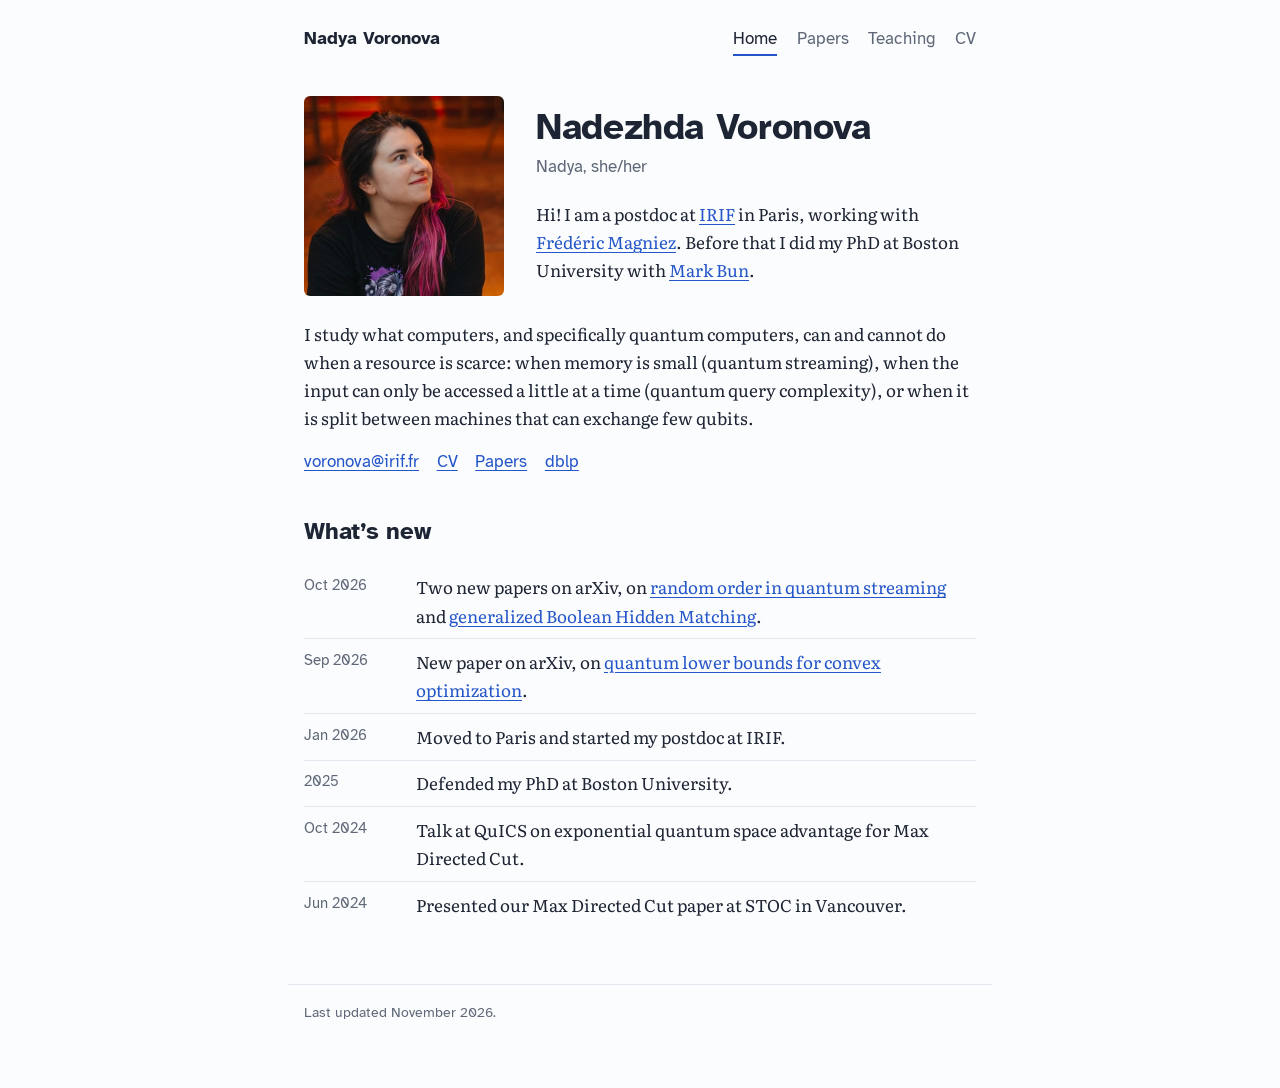
==== index.html @ 43011465 "Lay out the home intro like Mark's page Square photo on the left with the name, pronouns and postdoc" ====
<!doctype html>
<html lang="en">
<head>
  <meta charset="utf-8">
  <meta name="viewport" content="width=device-width, initial-scale=1">
  <title>Nadya Voronova</title>
  <meta name="description" content="Nadya Voronova, postdoc at IRIF in Paris. Quantum computation with limited resources: streaming, communication, queries.">
  <meta property="og:title" content="Nadya Voronova">
  <meta property="og:description" content="Nadya Voronova, postdoc at IRIF in Paris. Quantum computation with limited resources: streaming, communication, queries.">
  <link rel="preconnect" href="https://fonts.googleapis.com">
  <link rel="preconnect" href="https://fonts.gstatic.com" crossorigin>
  <link href="https://fonts.googleapis.com/css2?family=Atkinson+Hyperlegible:wght@400;700&family=Caveat:wght@500;600&family=Literata:ital,opsz,wght@0,7..72,400;0,7..72,600;1,7..72,400&display=swap" rel="stylesheet">
  <link rel="stylesheet" href="style.css">
  <link rel="icon" href="data:image/svg+xml,%3Csvg xmlns='http://www.w3.org/2000/svg' viewBox='0 0 32 32'%3E%3Ccircle cx='16' cy='16' r='13' fill='none' stroke='%232456c9' stroke-width='4'/%3E%3C/svg%3E">
</head>
<body>

<header class="wrap top">
  <a class="home-link" href="index.html">Nadya Voronova</a>
  <nav class="nav" aria-label="Main">
    <a href="index.html" aria-current="page">Home</a>
    <a href="research.html">Papers</a>
    <a href="teaching.html">Teaching</a>
    <a href="cv/cv.pdf">CV</a>
  </nav>
</header>

<main class="wrap">
<section class="intro">
  <img class="portrait" src="photo.jpg" alt="Nadya Voronova" width="200" height="200" onerror="this.remove()">
  <div class="intro-text">
    <h1>Nadezhda Voronova</h1>
    <p class="aka">Nadya, she/her</p>
    <p>
      Hi! I am a postdoc at <a href="https://www.irif.fr/en/index">IRIF</a> in Paris, working with
      <a href="https://www.irif.fr/~magniez/">Frédéric Magniez</a>. Before that I did my PhD at Boston University
      with <a href="https://cs-people.bu.edu/mbun/">Mark Bun</a>.
    </p>
  </div>
</section>

<section class="about">
  <p>
    I study what computers, and specifically quantum computers, can and cannot do when a resource is scarce:
    when memory is small (quantum streaming), when the input can only be accessed a little at a time (quantum query
    complexity), or when it is split between machines that can exchange few qubits.
  </p>
  <!-- Optional. Uncomment when you want the job search to be visible.
  <p><strong>I am on the academic job market in 2026–27.</strong></p>
  -->
  <ul class="links">
    <li><a href="mailto:voronova@irif.fr">voronova@irif.fr</a></li>
    <li><a href="cv/cv.pdf">CV</a></li>
    <li><a href="research.html#papers">Papers</a></li>
    <li><a href="https://dblp.org/pid/342/2870">dblp</a></li>
  </ul>
</section>

<section class="block">
  <h2>What’s new</h2>
  <ul class="news">
    <li><span class="when">Oct 2026</span><span>Two new papers on arXiv, on <a href="research.html#random-order">random order in quantum streaming</a> and <a href="research.html#bhm">generalized Boolean Hidden Matching</a>.</span></li>
    <li><span class="when">Sep 2026</span><span>New paper on arXiv, on <a href="research.html#convex">quantum lower bounds for convex optimization</a>.</span></li>
    <li><span class="when">Jan 2026</span><span>Moved to Paris and started my postdoc at IRIF.</span></li>
    <li><span class="when">2025</span><span>Defended my PhD at Boston University.</span></li>
    <li><span class="when">Oct 2024</span><span>Talk at QuICS on exponential quantum space advantage for Max Directed Cut.</span></li>
    <li><span class="when">Jun 2024</span><span>Presented our Max Directed Cut paper at STOC in Vancouver.</span></li>
  </ul>
</section>
</main>

<footer class="wrap foot">
  <p>Last updated November 2026.</p>
</footer>

</body>
</html>
---- style.css ----
/* Whiteboard palette: clean page, dark ink, three marker colours. Handwriting only for small notes. */
:root {
  --page: #fbfcfd;
  --ink: #1d2433;
  --muted: #5f6878;
  --rule: #e2e6ee;
  --blue: #2456c9;
  --red: #c8382f;
  --green: #2a7d47;
  --purple: #7a4fbf;
  --amber: #a85d0a;
  --tint: #eef3fd;
  --card: #ffffff;

  --sans: "Atkinson Hyperlegible", system-ui, sans-serif;
  --serif: "Literata", Georgia, serif;
  --hand: "Caveat", "Comic Sans MS", cursive;
  --measure: 44rem;
}

@media (prefers-color-scheme: dark) {
  :root {
    --page: #14171f;
    --ink: #e6e9f0;
    --muted: #a0a8b8;
    --rule: #2b3140;
    --blue: #8fb0ff;
    --red: #ff8f86;
    --green: #7fd09c;
    --purple: #c3a3f0;
    --amber: #f0b066;
    --tint: #1c2333;
    --card: #191d27;
  }
}

* { box-sizing: border-box; }
html { -webkit-text-size-adjust: 100%; scroll-padding-top: 1rem; }

body {
  margin: 0;
  background: var(--page);
  color: var(--ink);
  font-family: var(--serif);
  font-size: 1.0625rem;
  line-height: 1.65;
}

a { color: var(--blue); text-decoration-thickness: 1px; text-underline-offset: 0.18em; }
a:hover { text-decoration-thickness: 2px; }
:focus-visible { outline: 2px solid var(--blue); outline-offset: 3px; border-radius: 4px; }

.wrap { max-width: var(--measure); margin: 0 auto; padding: 0 1rem; }

.hand { font-family: var(--hand); font-size: 1.35rem; line-height: 1.1; color: var(--red); }

/* Top bar */
.top {
  display: flex; flex-wrap: wrap; align-items: baseline; justify-content: space-between;
  gap: 0.5rem 1.5rem; padding-top: 1.5rem; padding-bottom: 1rem;
}
.home-link { font-family: var(--sans); font-weight: 700; font-size: 1.1rem; color: var(--ink); text-decoration: none; }
.nav { display: flex; flex-wrap: wrap; gap: 0.25rem 1.2rem; font-family: var(--sans); }
.nav a { color: var(--muted); text-decoration: none; padding-bottom: 1px; }
.nav a:hover { color: var(--ink); }
.nav a[aria-current="page"] { color: var(--ink); border-bottom: 2px solid var(--blue); }

/* Headings */
h1, h2, h3 { font-family: var(--sans); font-weight: 700; letter-spacing: -0.01em; }
h1 { font-size: clamp(2.1rem, 6vw, 2.9rem); line-height: 1.05; margin: 0 0 0.4rem; }
h2 { font-size: 1.5rem; margin: 0 0 0.8rem; }
h3 { font-size: 1.12rem; margin: 0 0 0.3rem; }
p { margin: 0 0 1rem; }

/* Home intro */
.intro { display: grid; grid-template-columns: 200px 1fr; gap: 2rem; align-items: center; padding-top: 1.5rem; }
.intro-text p:last-child { margin-bottom: 0; }
.intro h1 { font-size: 2.3rem; }
.about { padding-top: 1.5rem; }
.aka { font-family: var(--sans); color: var(--muted); margin: 0 0 1.2rem; }
.portrait { width: 200px; height: 200px; object-fit: cover; border-radius: 6px; }
.links { list-style: none; padding: 0; margin: 0.25rem 0 0; display: flex; flex-wrap: wrap; gap: 0.35rem 1.1rem; font-family: var(--sans); }

.block { padding: 2.25rem 0 0.5rem; }

/* News */
.news { list-style: none; padding: 0; margin: 0; }
.news li { display: grid; grid-template-columns: 6rem 1fr; gap: 1rem; padding: 0.55rem 0; border-top: 1px solid var(--rule); }
.news li:first-child { border-top: 0; }
.when { font-family: var(--sans); color: var(--muted); font-size: 0.95rem; }

/* Research page */
.page-head { padding: 1.25rem 0 0.25rem; }
.lede { font-size: 1.1rem; }
.note { color: var(--muted); font-size: 0.95rem; }

.simple-all {
  font-family: var(--hand); font-size: 1.35rem; color: var(--red); background: none; border: 0; cursor: pointer; padding: 0;
  text-decoration: underline wavy; text-decoration-thickness: 1px; text-underline-offset: 0.25em;
}


details.simple {
  margin: 0.25rem 0 1rem;
  --c: var(--red);
  border-left: 3px solid var(--c, var(--red));
  background: var(--tint);
  border-radius: 0 10px 10px 0;
}
details.simple summary {
  cursor: pointer;
  list-style: none;
  font-family: var(--hand);
  font-size: 1.3rem;
  color: var(--c, var(--red));
  padding: 0.3rem 0.8rem;
}
details.simple summary::-webkit-details-marker { display: none; }
details.simple summary::before { content: "+ "; }
details.simple[open] summary::before { content: "− "; }
details.simple > div { padding: 0 1rem 0.75rem; }
details.simple > div p:last-child { margin-bottom: 0; }

.papers { list-style: none; padding: 0; margin: 0.5rem 0 0; }
.paper { padding: 0.9rem 0; border-top: 1px dashed var(--rule); }
.paper:first-child { border-top: 0; }
.paper p { margin: 0 0 0.2rem; }
.paper .title { font-family: var(--sans); font-weight: 700; line-height: 1.35; }
.paper .title a { color: var(--ink); text-decoration: none; }
.paper .title a:hover { color: var(--blue); text-decoration: underline; }
.paper .authors { color: var(--muted); }
.me { color: var(--ink); font-weight: 600; }
.paper .venue { font-family: var(--sans); font-size: 0.95rem; }
.plinks { display: flex; flex-wrap: wrap; gap: 0.2rem 1rem; font-family: var(--sans); font-size: 0.93rem; }
.paper details.simple { margin-top: 0.5rem; }
.paper details.simple summary { font-size: 1.15rem; padding: 0.15rem 0.7rem; }
.solo { margin-left: 0.35rem; font-weight: 400; }

.status { font-family: var(--hand); font-size: 1.2rem; color: var(--muted); }

/* Research story */
.story { padding: 1.5rem 0 0.5rem; }
.chapter { position: relative; padding: 0.25rem 0 0.25rem 1.1rem; margin: 0 0 1.5rem; border-left: 3px solid var(--c); }
.chapter.s { --c: var(--blue); }
.chapter.c { --c: var(--green); }
.chapter.q { --c: var(--purple); }
.chapter h3 { color: var(--ink); }
.chapter details.simple { --c: inherit; }
.chapter details.simple summary { color: var(--c); }

/* Papers with tags and filters */
.papers-block { padding: 1.5rem 0 0.5rem; }

/* The two-way choice at the top of the research page */
.choose { display: grid; grid-template-columns: 1fr 1fr; gap: 1rem; margin: 1.5rem 0 0.5rem; }
.choice {
  display: block; padding: 1.1rem 1.2rem 1rem; border: 2px solid var(--rule); border-radius: 14px;
  background: var(--card); color: var(--ink); text-decoration: none;
}
.choice:hover { border-color: var(--blue); }
.choice[aria-current="true"] { border-color: var(--blue); box-shadow: inset 0 0 0 1px var(--blue); }
.choice-title { display: block; font-family: var(--sans); font-weight: 700; font-size: 1.25rem; margin-bottom: 0.25rem; }
.choice[aria-current="true"] .choice-title::after { content: "you are here"; font-family: var(--hand); font-weight: 500; font-size: 1.15rem; color: var(--red); margin-left: 0.6rem; }
.choice-text { display: block; color: var(--muted); font-size: 0.98rem; }
@media (max-width: 560px) { .choose { grid-template-columns: 1fr; } }
.filters { display: flex; flex-wrap: wrap; gap: 0.5rem; margin: 0.25rem 0 0.75rem; }
.filters button {
  font: inherit; font-family: var(--sans); font-size: 0.95rem; cursor: pointer;
  border: 2px solid var(--c, var(--ink)); color: var(--c, var(--ink)); background: transparent;
  border-radius: 999px; padding: 0.15rem 0.85rem;
}
.filters button[aria-pressed="true"] { background: var(--c, var(--ink)); color: var(--page); }
.tags { display: flex; flex-wrap: wrap; gap: 0.35rem; margin: 0.35rem 0 0.3rem !important; }
.tag {
  font-family: var(--sans); font-size: 0.8rem; line-height: 1.6;
  padding: 0 0.55rem; border-radius: 999px; border: 1.5px solid var(--c); color: var(--c);
}
.streaming { --c: var(--blue); }
.communication { --c: var(--green); }
.queries { --c: var(--purple); }
.polynomials { --c: var(--amber); }
.paper { scroll-margin-top: 1rem; }
.paper.flash { animation: flash 1.6s ease-out; }
@keyframes flash { from { background: var(--tint); } to { background: transparent; } }
@media (prefers-reduced-motion: reduce) { .paper.flash { animation: none; background: var(--tint); } }
.cta { font-family: var(--sans); font-weight: 700; }
.cta .hand { font-weight: 400; margin-left: 0.4rem; }
.simple-all { margin-left: 0; }

/* Abstract and simple words under each paper */
.more { display: flex; flex-wrap: wrap; align-items: flex-start; gap: 0.5rem; margin-top: 0.5rem; }
.more details { margin: 0; }
.more details[open] { flex-basis: 100%; }
details.abstract { border-left: 3px solid var(--muted); background: var(--tint); border-radius: 0 10px 10px 0; }
details.abstract summary {
  cursor: pointer; list-style: none; font-family: var(--sans); font-size: 0.95rem; color: var(--ink); padding: 0.3rem 0.8rem;
}
details.abstract summary::-webkit-details-marker { display: none; }
details.abstract summary::before { content: "+"; }
details.abstract[open] summary::before { content: "−"; }
details.abstract > div { padding: 0 1rem 0.75rem; font-size: 0.95rem; }
details.abstract > div p:last-child { margin-bottom: 0; }
.abstract-link {
  font-family: var(--sans); font-size: 0.95rem; padding: 0.3rem 0.8rem;
  border-left: 3px solid var(--muted); background: var(--tint); border-radius: 0 10px 10px 0;
}
.katex { font-size: 1.02em; }

/* Abstract and In simple words look the same apart from colour and typeface */
.more details summary { min-height: 2.1rem; display: flex; align-items: center; padding: 0 0.8rem; line-height: 1; }
.more details.abstract summary { font-size: 1rem; }
.more details.simple summary { font-size: 1.3rem; }
.more details > div { padding: 0.25rem 1rem 0.8rem; font-size: 0.98rem; line-height: 1.6; }
.more details.abstract, .more details.simple { margin: 0; }
.more details summary::before { margin-right: 0.35em; }
.more .abstract-link { min-height: 2.1rem; display: inline-flex; align-items: center; font-size: 1rem; }

.order-note {
  font-family: var(--sans); font-size: 0.98rem; margin: 0 0 0.4rem;
  padding: 0.5rem 0.8rem; border-radius: 10px; background: var(--tint); border: 1px solid var(--rule);
}

/* Talks */
.talks li { margin-bottom: 0.7rem; }
.talk-title { font-style: italic; color: var(--muted); }

/* Plain lists */
.plain { padding-left: 1.1rem; margin: 0 0 1rem; }
.plain li { margin-bottom: 0.45rem; }

.foot { margin-top: 3rem; padding-top: 1rem; padding-bottom: 3rem; border-top: 1px solid var(--rule); color: var(--muted); font-family: var(--sans); font-size: 0.9rem; }

[hidden] { display: none !important; }

@media (max-width: 640px) {
  .intro { grid-template-columns: 120px 1fr; gap: 1rem; align-items: start; }
  .portrait { width: 120px; height: 120px; }
  .intro h1 { font-size: 1.7rem; }
  .news li { grid-template-columns: 1fr; gap: 0; }
}
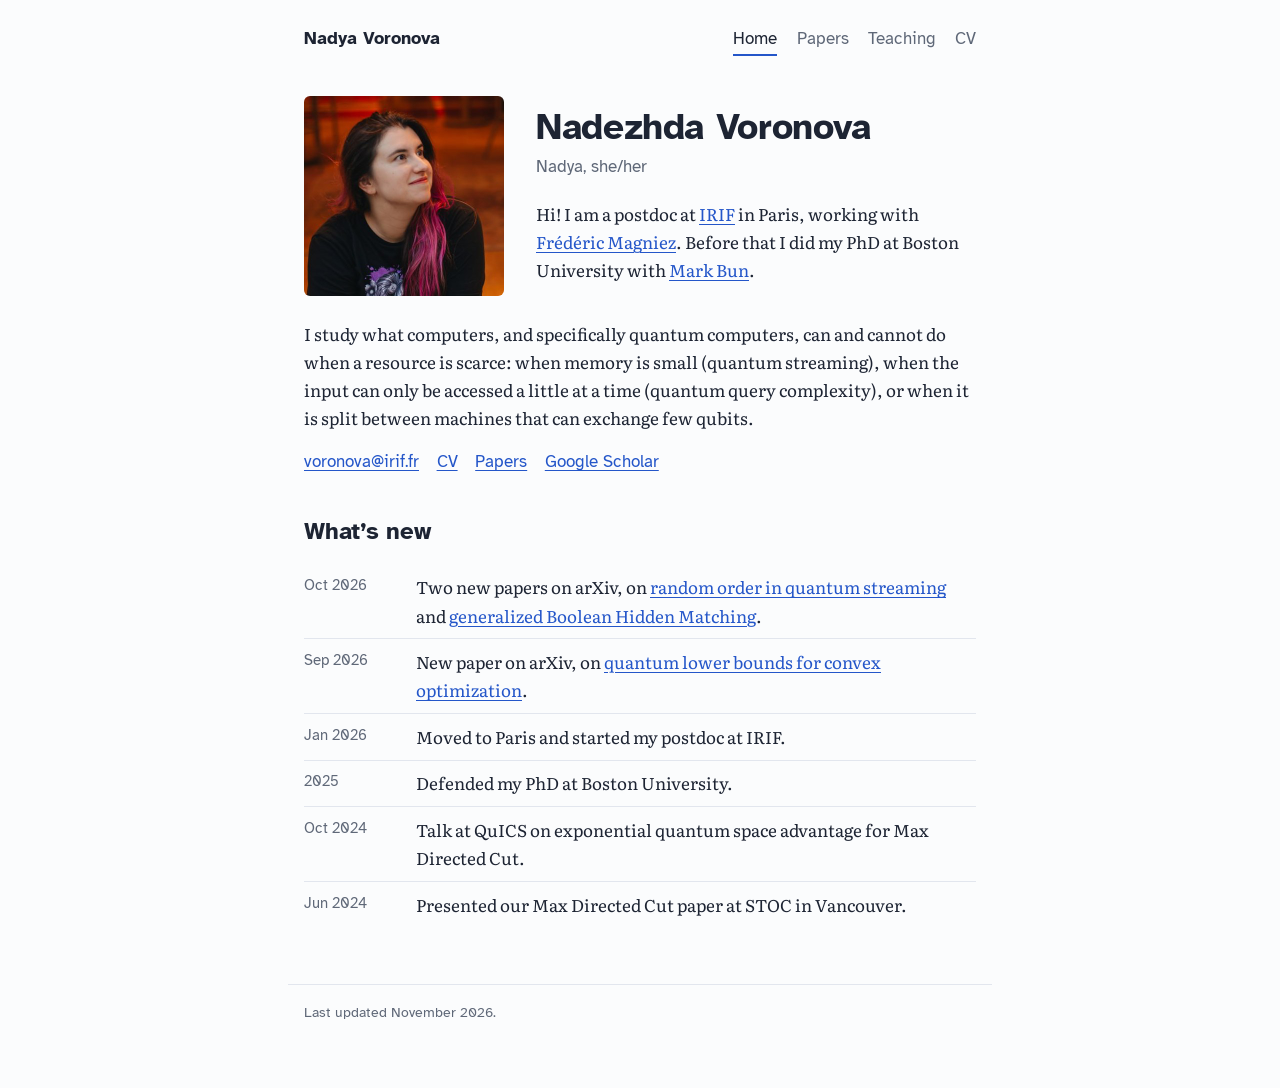
==== commit 187db369: "Link Google Scholar instead of dblp on the home page Co-Authored-By: Claude Opus 5.5 <noreply@anthro" ====
--- a/index.html
+++ b/index.html
@@ -52,7 +52,7 @@
     <li><a href="mailto:voronova@irif.fr">voronova@irif.fr</a></li>
     <li><a href="cv/cv.pdf">CV</a></li>
     <li><a href="research.html#papers">Papers</a></li>
-    <li><a href="https://dblp.org/pid/342/2870">dblp</a></li>
+    <li><a href="https://scholar.google.com/citations?user=oD69KAgAAAAJ&amp;hl=en">Google Scholar</a></li>
   </ul>
 </section>
 
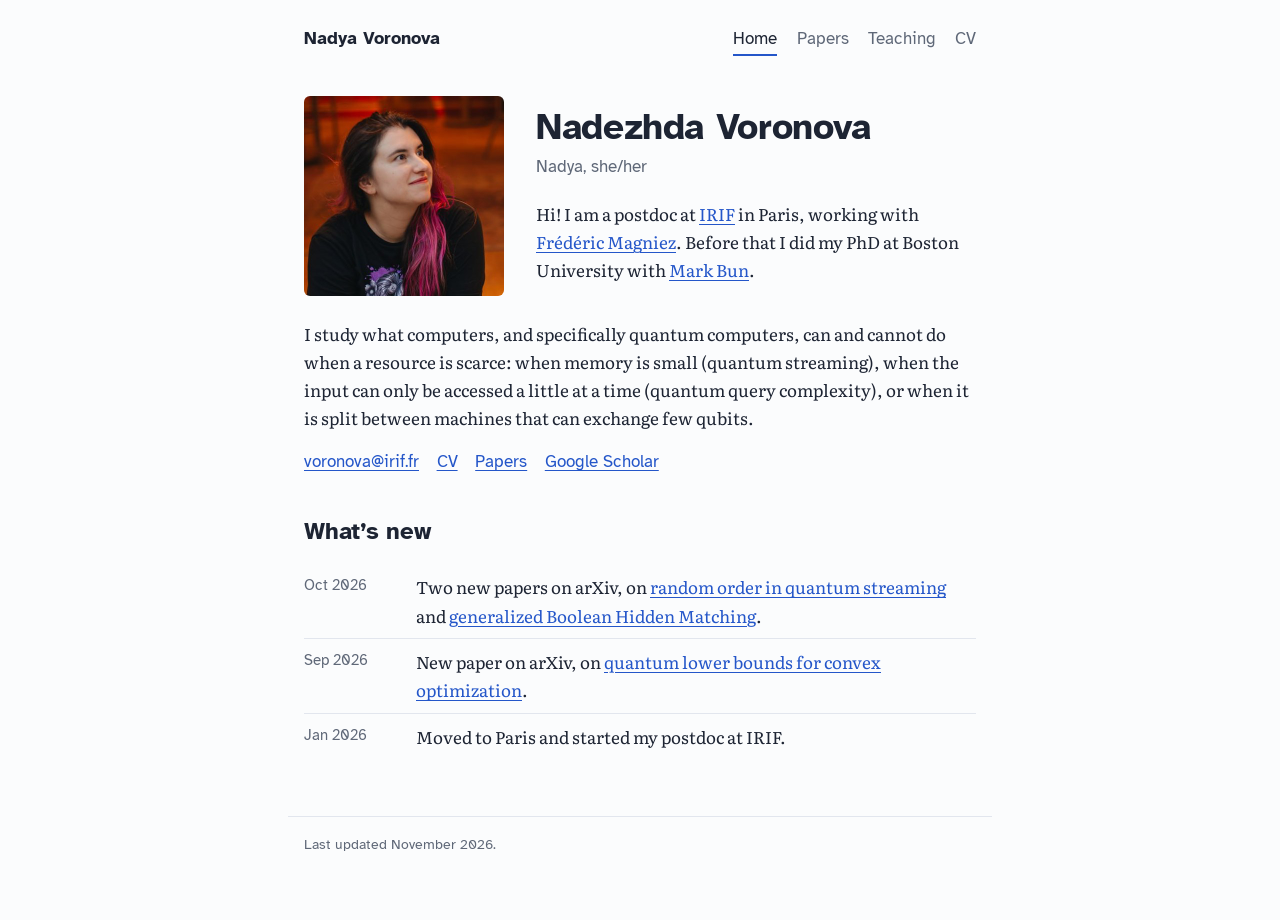
==== commit a2fee258: "Keep only the three latest news items Co-Authored-By: Claude Opus 5.5 <noreply@anthropic.com> Claude" ====
--- a/index.html
+++ b/index.html
@@ -62,9 +62,6 @@
     <li><span class="when">Oct 2026</span><span>Two new papers on arXiv, on <a href="research.html#random-order">random order in quantum streaming</a> and <a href="research.html#bhm">generalized Boolean Hidden Matching</a>.</span></li>
     <li><span class="when">Sep 2026</span><span>New paper on arXiv, on <a href="research.html#convex">quantum lower bounds for convex optimization</a>.</span></li>
     <li><span class="when">Jan 2026</span><span>Moved to Paris and started my postdoc at IRIF.</span></li>
-    <li><span class="when">2025</span><span>Defended my PhD at Boston University.</span></li>
-    <li><span class="when">Oct 2024</span><span>Talk at QuICS on exponential quantum space advantage for Max Directed Cut.</span></li>
-    <li><span class="when">Jun 2024</span><span>Presented our Max Directed Cut paper at STOC in Vancouver.</span></li>
   </ul>
 </section>
 </main>
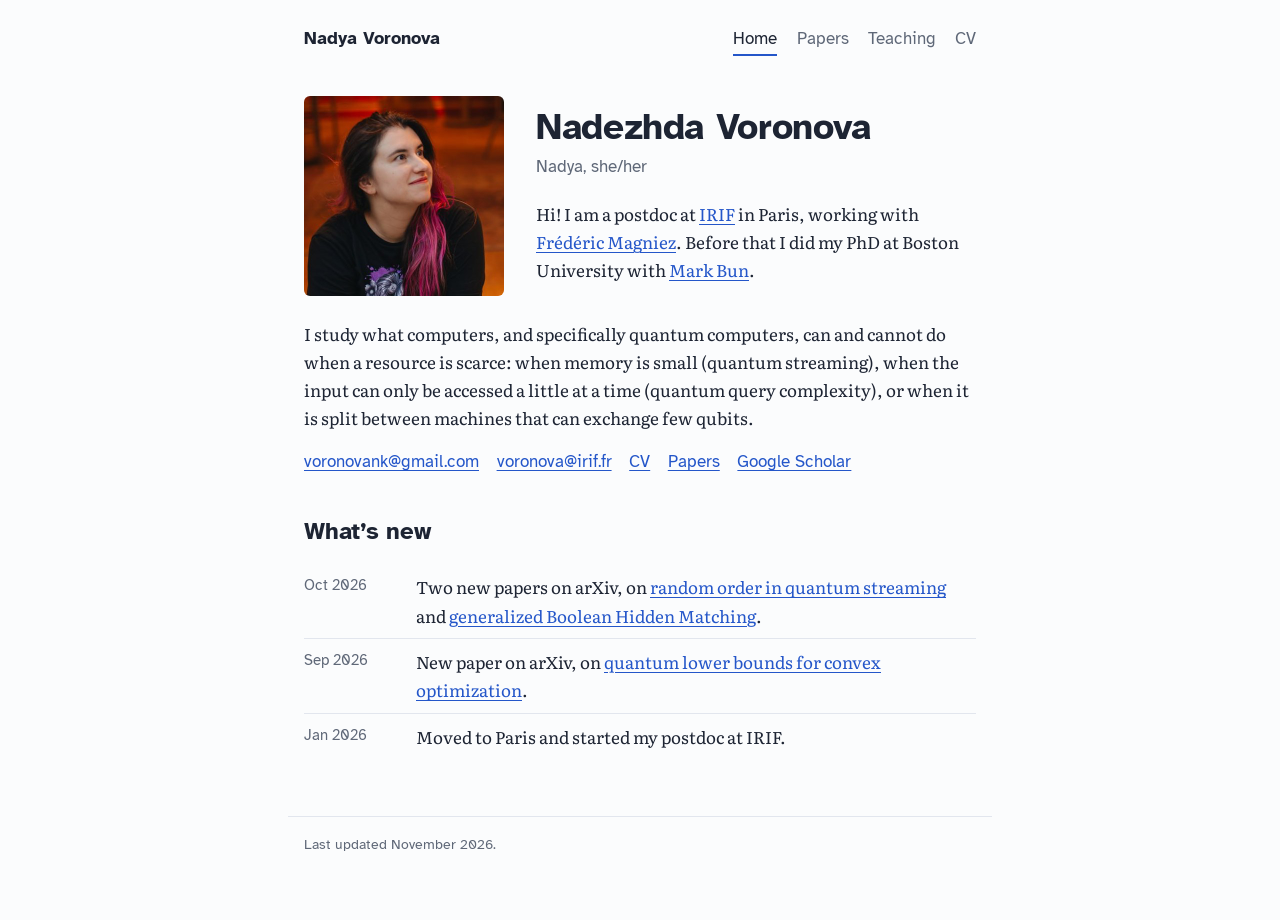
==== commit d4191e26: "Show both email addresses on the home page Co-Authored-By: Claude Opus 5.5 <noreply@anthropic.com> C" ====
--- a/index.html
+++ b/index.html
@@ -49,6 +49,7 @@
   <p><strong>I am on the academic job market in 2026–27.</strong></p>
   -->
   <ul class="links">
+    <li><a href="mailto:voronovank@gmail.com">voronovank@gmail.com</a></li>
     <li><a href="mailto:voronova@irif.fr">voronova@irif.fr</a></li>
     <li><a href="cv/cv.pdf">CV</a></li>
     <li><a href="research.html#papers">Papers</a></li>
@@ -70,5 +71,7 @@
   <p>Last updated November 2026.</p>
 </footer>
 
+<script data-goatcounter="https://nvoronova.goatcounter.com/count"
+        async src="https://gc.zgo.at/count.js"></script>
 </body>
 </html>
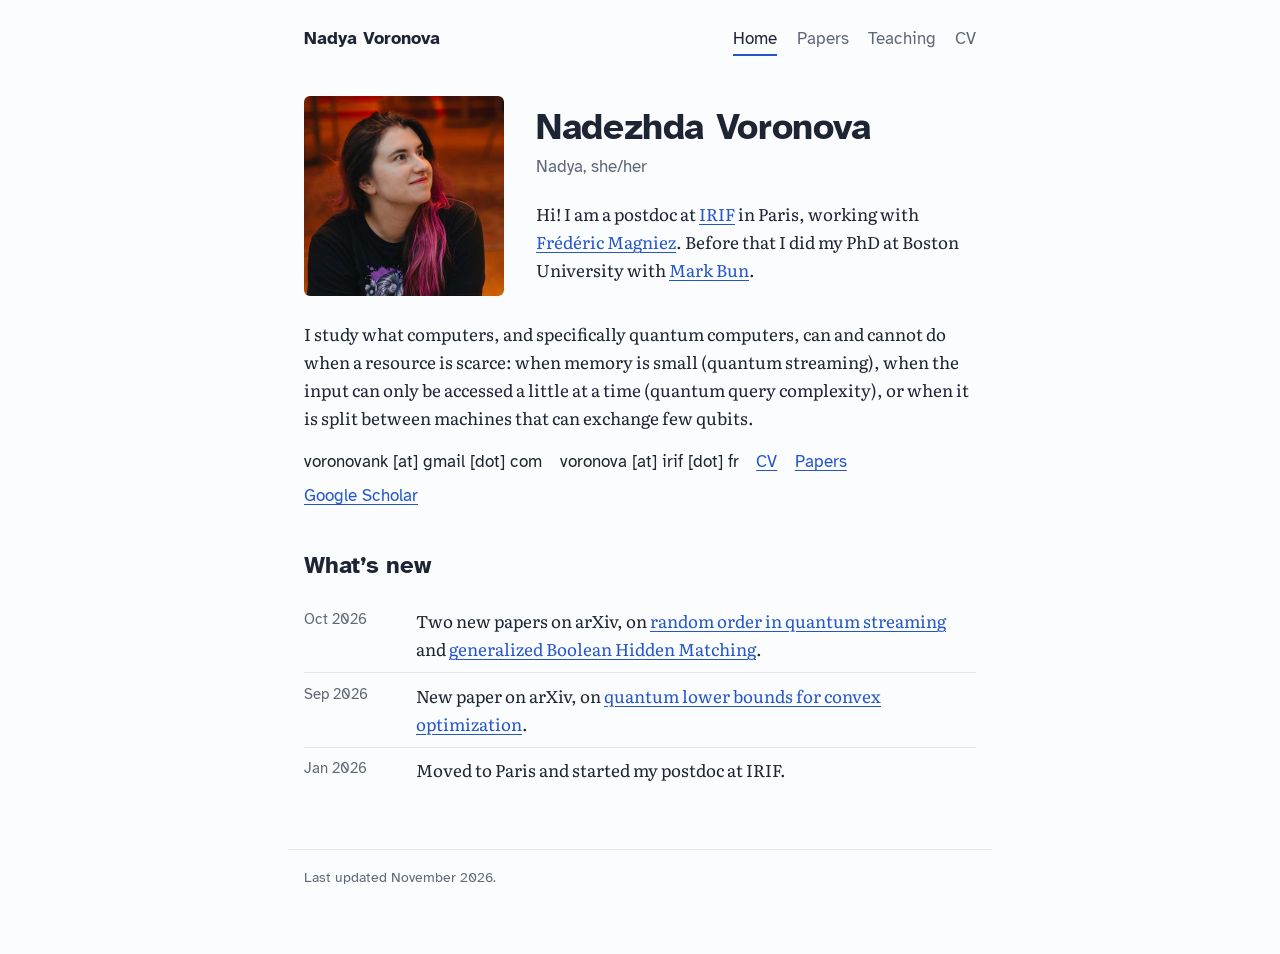
==== commit cb8efcf9: "Write email addresses in [at]/[dot] form Keeps them out of reach of simple spam scrapers.  Co-Author" ====
--- a/index.html
+++ b/index.html
@@ -49,8 +49,8 @@
   <p><strong>I am on the academic job market in 2026–27.</strong></p>
   -->
   <ul class="links">
-    <li><a href="mailto:voronovank@gmail.com">voronovank@gmail.com</a></li>
-    <li><a href="mailto:voronova@irif.fr">voronova@irif.fr</a></li>
+    <li>voronovank [at] gmail [dot] com</li>
+    <li>voronova [at] irif [dot] fr</li>
     <li><a href="cv/cv.pdf">CV</a></li>
     <li><a href="research.html#papers">Papers</a></li>
     <li><a href="https://scholar.google.com/citations?user=oD69KAgAAAAJ&amp;hl=en">Google Scholar</a></li>
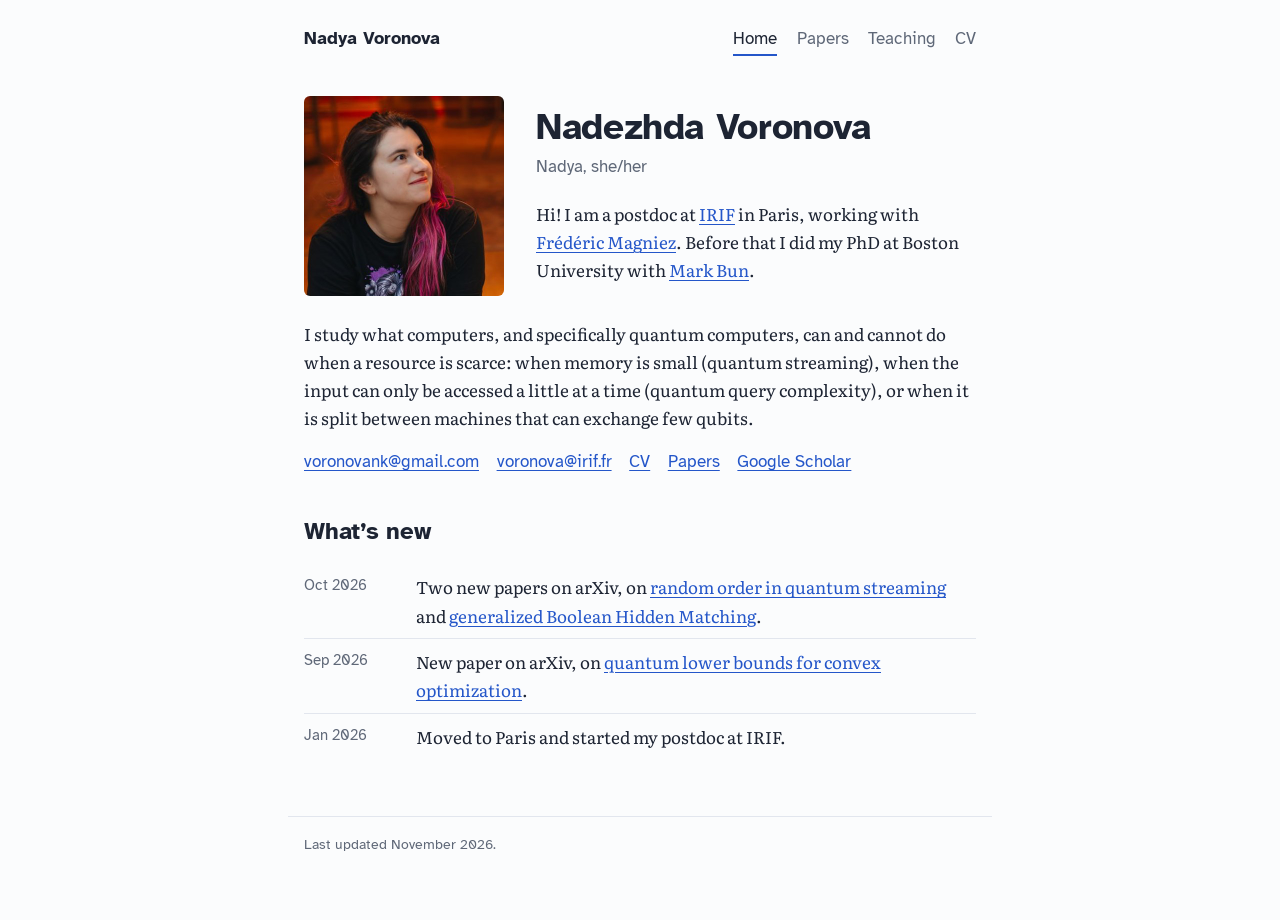
==== commit 9de88b9f: "Switch email addresses back to clickable links Co-Authored-By: Claude Opus 5.5 <noreply@anthropic.co" ====
--- a/index.html
+++ b/index.html
@@ -49,8 +49,8 @@
   <p><strong>I am on the academic job market in 2026–27.</strong></p>
   -->
   <ul class="links">
-    <li>voronovank [at] gmail [dot] com</li>
-    <li>voronova [at] irif [dot] fr</li>
+    <li><a href="mailto:voronovank@gmail.com">voronovank@gmail.com</a></li>
+    <li><a href="mailto:voronova@irif.fr">voronova@irif.fr</a></li>
     <li><a href="cv/cv.pdf">CV</a></li>
     <li><a href="research.html#papers">Papers</a></li>
     <li><a href="https://scholar.google.com/citations?user=oD69KAgAAAAJ&amp;hl=en">Google Scholar</a></li>
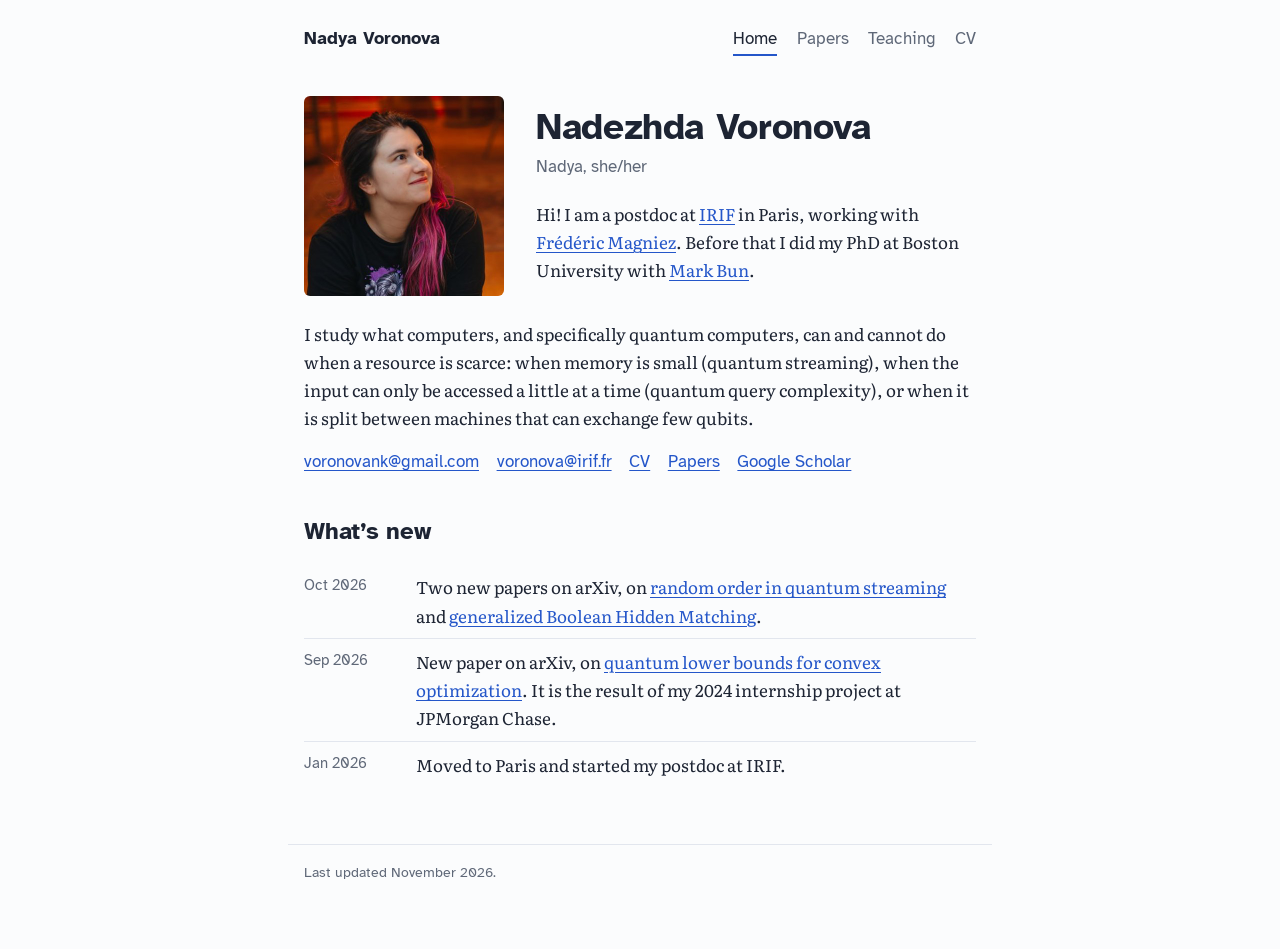
==== commit 9712f5b3: "Note that the convex optimization paper came from the JPMorgan internship Adds a short note under th" ====
--- a/index.html
+++ b/index.html
@@ -61,7 +61,7 @@
   <h2>What’s new</h2>
   <ul class="news">
     <li><span class="when">Oct 2026</span><span>Two new papers on arXiv, on <a href="research.html#random-order">random order in quantum streaming</a> and <a href="research.html#bhm">generalized Boolean Hidden Matching</a>.</span></li>
-    <li><span class="when">Sep 2026</span><span>New paper on arXiv, on <a href="research.html#convex">quantum lower bounds for convex optimization</a>.</span></li>
+    <li><span class="when">Sep 2026</span><span>New paper on arXiv, on <a href="research.html#convex">quantum lower bounds for convex optimization</a>. It is the result of my 2024 internship project at JPMorgan Chase.</span></li>
     <li><span class="when">Jan 2026</span><span>Moved to Paris and started my postdoc at IRIF.</span></li>
   </ul>
 </section>
--- a/style.css
+++ b/style.css
@@ -220,6 +220,8 @@
   padding: 0.5rem 0.8rem; border-radius: 10px; background: var(--tint); border: 1px solid var(--rule);
 }
 
+.paper .pnote { font-style: italic; color: var(--muted); font-size: 0.95rem; }
+
 /* Talks */
 .talks li { margin-bottom: 0.7rem; }
 .talk-title { font-style: italic; color: var(--muted); }
